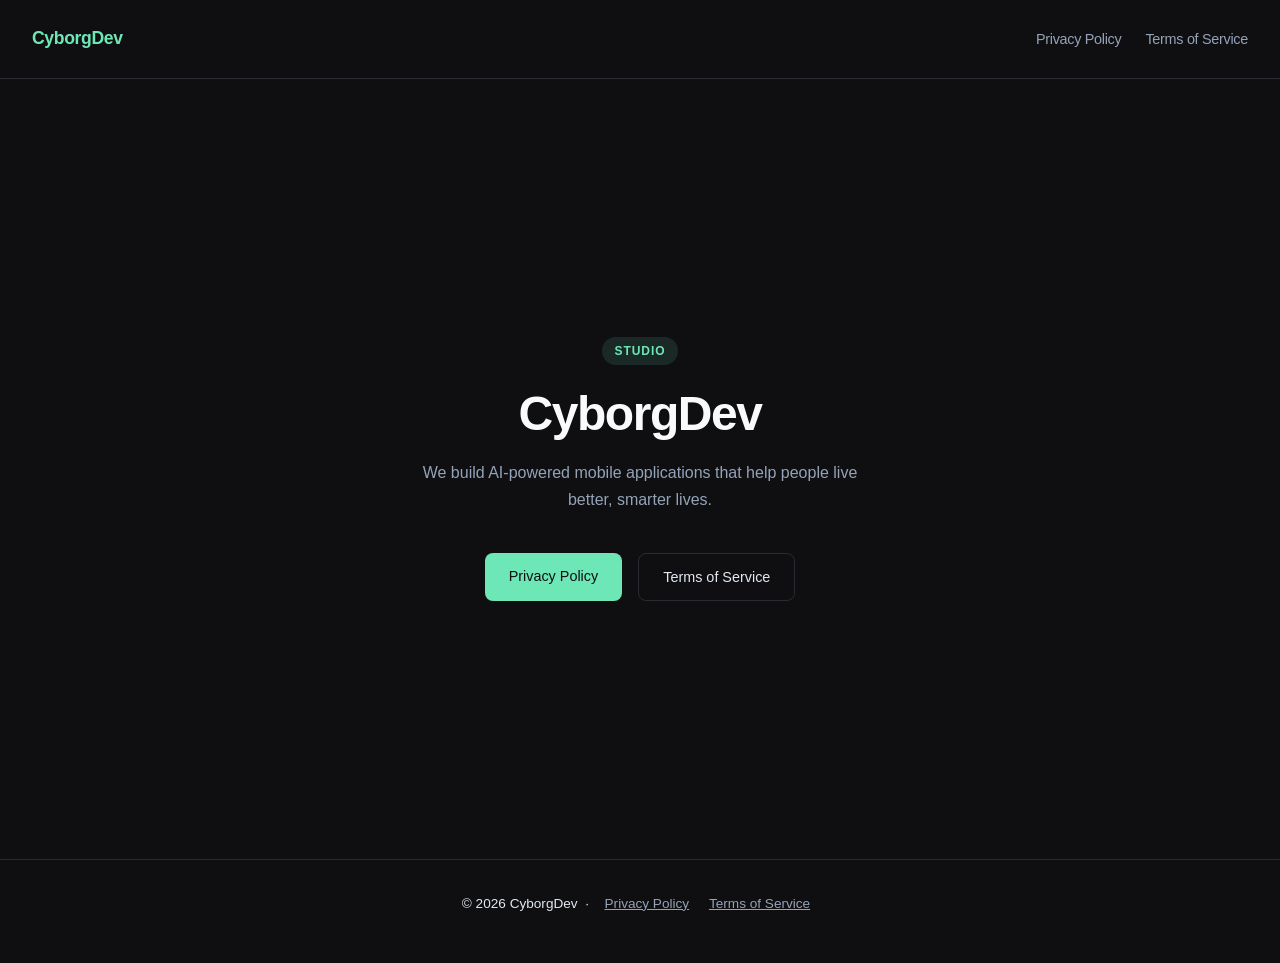
==== index.html @ 4cbe8236 "Add Privacy Policy and Terms of Service pages" ====
<!DOCTYPE html>
<html lang="en">
<head>
  <meta charset="UTF-8" />
  <meta name="viewport" content="width=device-width, initial-scale=1.0" />
  <title>CyborgDev</title>
  <link rel="stylesheet" href="style.css" />
  <style>
    .hero {
      min-height: calc(100vh - 120px);
      display: flex;
      flex-direction: column;
      justify-content: center;
      align-items: center;
      text-align: center;
      padding: 2rem;
    }
    .hero h1 { font-size: 3rem; margin-bottom: 1rem; }
    .hero p { color: var(--muted); max-width: 480px; margin-bottom: 2.5rem; }
    .links { display: flex; gap: 1rem; flex-wrap: wrap; justify-content: center; }
    .btn {
      padding: 0.65rem 1.5rem;
      border-radius: 8px;
      font-size: 0.9rem;
      font-weight: 500;
      text-decoration: none;
      transition: opacity 0.15s;
    }
    .btn:hover { opacity: 0.8; }
    .btn-primary { background: var(--accent); color: #0f0f11; }
    .btn-ghost { border: 1px solid var(--border); color: var(--text); }
  </style>
</head>
<body>

<header>
  <a href="index.html">CyborgDev</a>
  <nav>
    <a href="privacy.html">Privacy Policy</a>
    <a href="terms.html">Terms of Service</a>
  </nav>
</header>

<div class="hero">
  <div class="badge">Studio</div>
  <h1>CyborgDev</h1>
  <p>We build AI-powered mobile applications that help people live better, smarter lives.</p>
  <div class="links">
    <a href="privacy.html" class="btn btn-primary">Privacy Policy</a>
    <a href="terms.html" class="btn btn-ghost">Terms of Service</a>
  </div>
</div>

<footer>
  <p>© 2026 CyborgDev &nbsp;·&nbsp;
    <a href="privacy.html">Privacy Policy</a>
    <a href="terms.html">Terms of Service</a>
  </p>
</footer>

</body>
</html>
---- style.css ----
*, *::before, *::after { box-sizing: border-box; margin: 0; padding: 0; }

:root {
  --bg: #0f0f11;
  --surface: #1a1a1f;
  --border: #2a2a32;
  --accent: #6ee7b7;
  --text: #e2e8f0;
  --muted: #94a3b8;
  --heading: #f8fafc;
}

body {
  background: var(--bg);
  color: var(--text);
  font-family: -apple-system, BlinkMacSystemFont, "Segoe UI", sans-serif;
  font-size: 16px;
  line-height: 1.7;
}

header {
  padding: 1.5rem 2rem;
  border-bottom: 1px solid var(--border);
  display: flex;
  align-items: center;
  gap: 1rem;
}

header a {
  color: var(--accent);
  text-decoration: none;
  font-weight: 600;
  font-size: 1.1rem;
  letter-spacing: -0.02em;
}

header nav {
  margin-left: auto;
  display: flex;
  gap: 1.5rem;
}

header nav a {
  color: var(--muted);
  font-size: 0.9rem;
  font-weight: 400;
}

header nav a:hover { color: var(--text); }

.container {
  max-width: 760px;
  margin: 0 auto;
  padding: 3rem 2rem 6rem;
}

.badge {
  display: inline-block;
  background: rgba(110,231,183,.12);
  color: var(--accent);
  font-size: 0.75rem;
  font-weight: 600;
  letter-spacing: 0.08em;
  text-transform: uppercase;
  padding: 0.25rem 0.75rem;
  border-radius: 999px;
  margin-bottom: 1.25rem;
}

h1 {
  font-size: 2.25rem;
  font-weight: 700;
  color: var(--heading);
  letter-spacing: -0.03em;
  line-height: 1.2;
  margin-bottom: 0.75rem;
}

.meta {
  color: var(--muted);
  font-size: 0.875rem;
  margin-bottom: 3rem;
  padding-bottom: 2rem;
  border-bottom: 1px solid var(--border);
}

h2 {
  font-size: 1.2rem;
  font-weight: 600;
  color: var(--heading);
  margin: 2.5rem 0 0.75rem;
  padding-left: 0.75rem;
  border-left: 3px solid var(--accent);
}

p { margin-bottom: 1rem; color: var(--text); }

ul {
  padding-left: 1.5rem;
  margin-bottom: 1rem;
}

ul li { margin-bottom: 0.4rem; color: var(--text); }

a { color: var(--accent); }

.card {
  background: var(--surface);
  border: 1px solid var(--border);
  border-radius: 12px;
  padding: 1.5rem;
  margin-top: 3rem;
}

.card p { margin: 0; font-size: 0.9rem; color: var(--muted); }
.card a { color: var(--accent); }

footer {
  text-align: center;
  padding: 2rem;
  border-top: 1px solid var(--border);
  color: var(--muted);
  font-size: 0.85rem;
}

footer a { color: var(--muted); margin: 0 0.5rem; }
footer a:hover { color: var(--text); }

@media (max-width: 600px) {
  h1 { font-size: 1.75rem; }
  .container { padding: 2rem 1.25rem 4rem; }
}
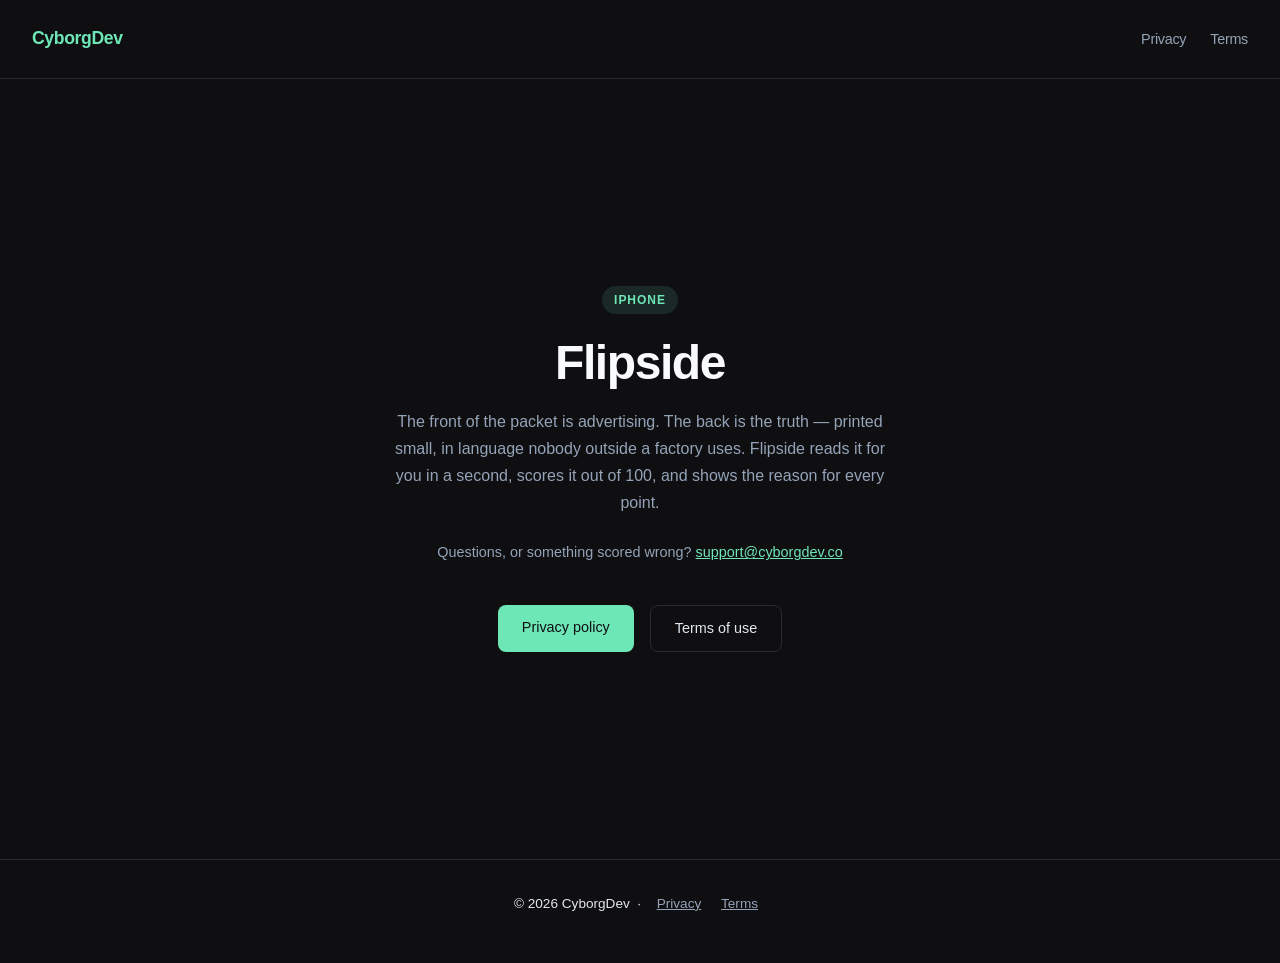
==== commit fd0094ec: "The site is Flipside's now Smoothie Lab is retired, so the homepage no longer describes a studio of " ====
--- a/index.html
+++ b/index.html
@@ -3,7 +3,8 @@
 <head>
   <meta charset="UTF-8" />
   <meta name="viewport" content="width=device-width, initial-scale=1.0" />
-  <title>CyborgDev</title>
+  <title>Flipside — a food scanner that shows its working</title>
+  <meta name="description" content="Flipside reads the back of the packet and scores it out of 100, with the reason for every point." />
   <link rel="stylesheet" href="style.css" />
   <style>
     .hero {
@@ -16,7 +17,8 @@
       padding: 2rem;
     }
     .hero h1 { font-size: 3rem; margin-bottom: 1rem; }
-    .hero p { color: var(--muted); max-width: 480px; margin-bottom: 2.5rem; }
+    .hero p { color: var(--muted); max-width: 520px; margin-bottom: 1.5rem; }
+    .hero p.support { font-size: 0.9rem; margin-bottom: 2.5rem; }
     .links { display: flex; gap: 1rem; flex-wrap: wrap; justify-content: center; }
     .btn {
       padding: 0.65rem 1.5rem;
@@ -36,25 +38,26 @@
 <header>
   <a href="index.html">CyborgDev</a>
   <nav>
-    <a href="privacy.html">Privacy Policy</a>
-    <a href="terms.html">Terms of Service</a>
+    <a href="flipside/privacy.html">Privacy</a>
+    <a href="flipside/terms.html">Terms</a>
   </nav>
 </header>
 
 <div class="hero">
-  <div class="badge">Studio</div>
-  <h1>CyborgDev</h1>
-  <p>We build AI-powered mobile applications that help people live better, smarter lives.</p>
+  <div class="badge">iPhone</div>
+  <h1>Flipside</h1>
+  <p>The front of the packet is advertising. The back is the truth &mdash; printed small, in language nobody outside a factory uses. Flipside reads it for you in a second, scores it out of 100, and shows the reason for every point.</p>
+  <p class="support">Questions, or something scored wrong? <a href="mailto:support@cyborgdev.co">support@cyborgdev.co</a></p>
   <div class="links">
-    <a href="privacy.html" class="btn btn-primary">Privacy Policy</a>
-    <a href="terms.html" class="btn btn-ghost">Terms of Service</a>
+    <a href="flipside/privacy.html" class="btn btn-primary">Privacy policy</a>
+    <a href="flipside/terms.html" class="btn btn-ghost">Terms of use</a>
   </div>
 </div>
 
 <footer>
-  <p>© 2026 CyborgDev &nbsp;·&nbsp;
-    <a href="privacy.html">Privacy Policy</a>
-    <a href="terms.html">Terms of Service</a>
+  <p>&copy; 2026 CyborgDev &nbsp;&middot;&nbsp;
+    <a href="flipside/privacy.html">Privacy</a>
+    <a href="flipside/terms.html">Terms</a>
   </p>
 </footer>
 
